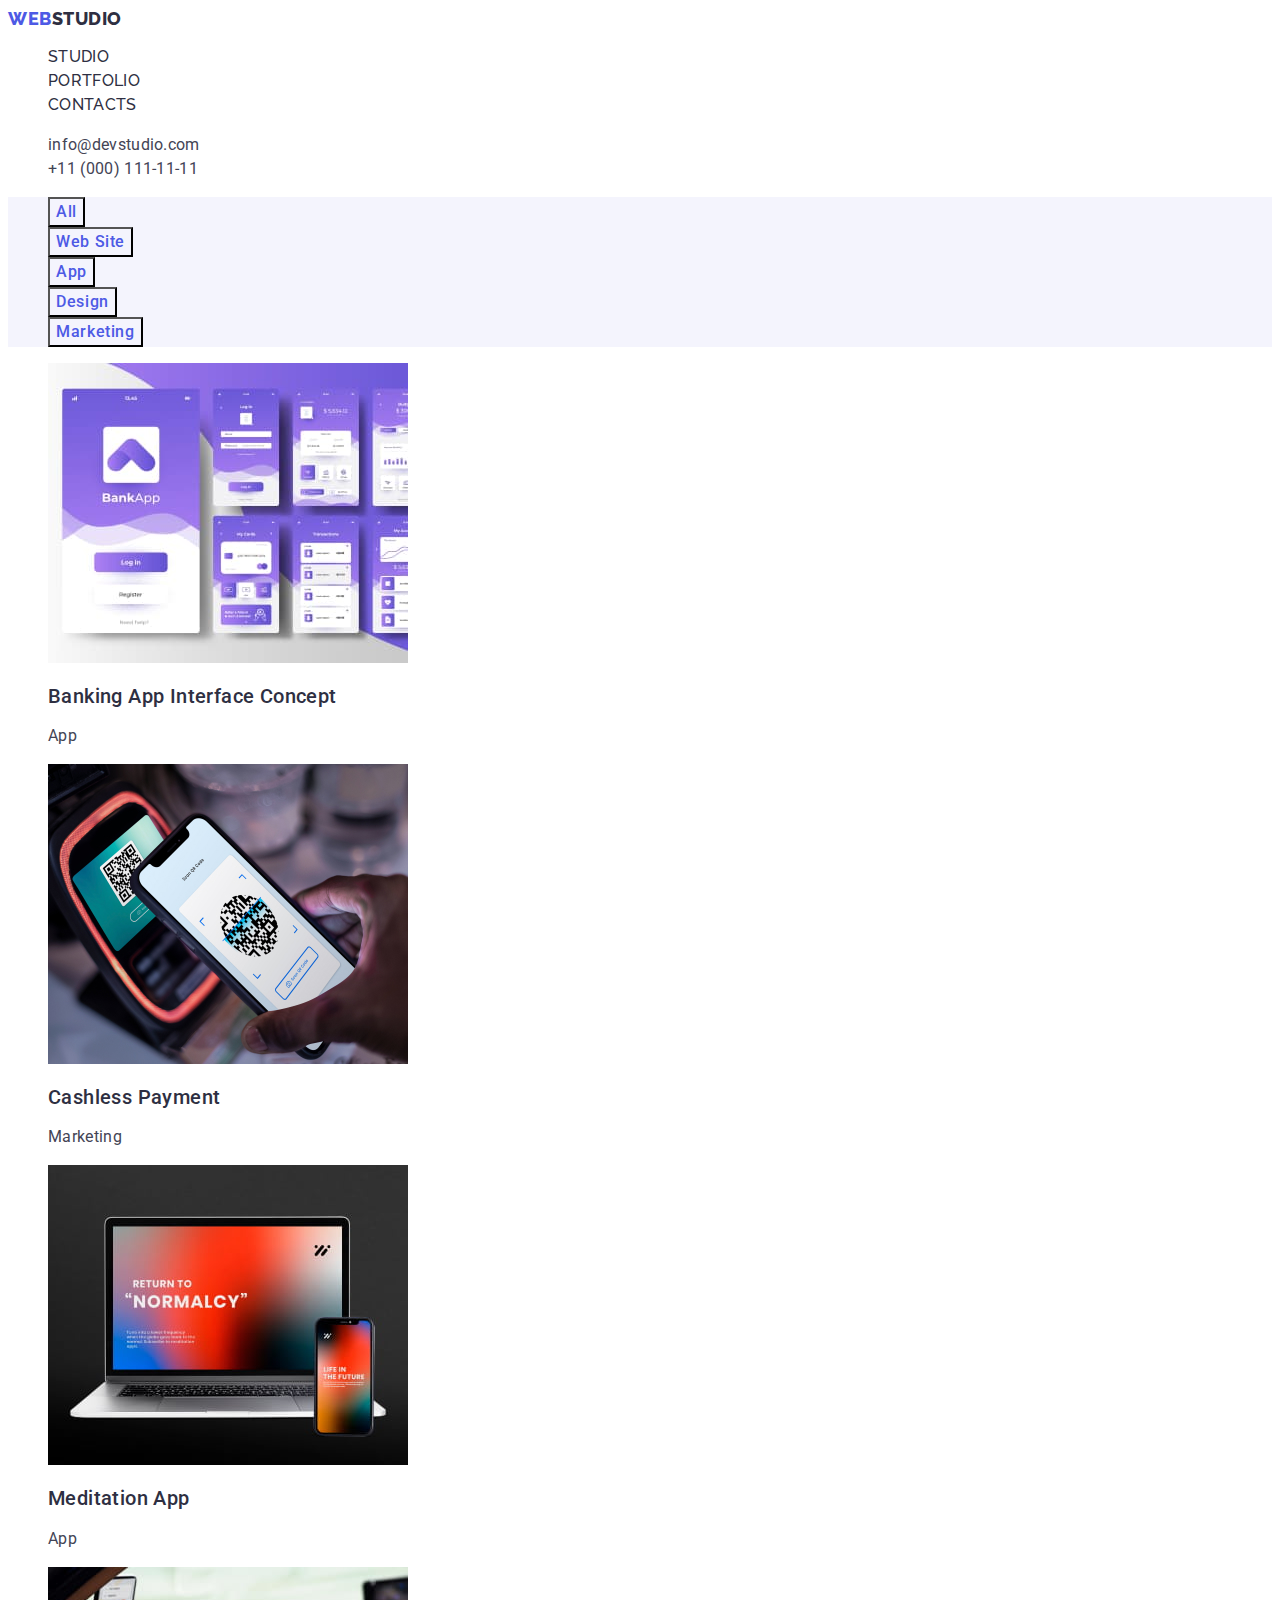
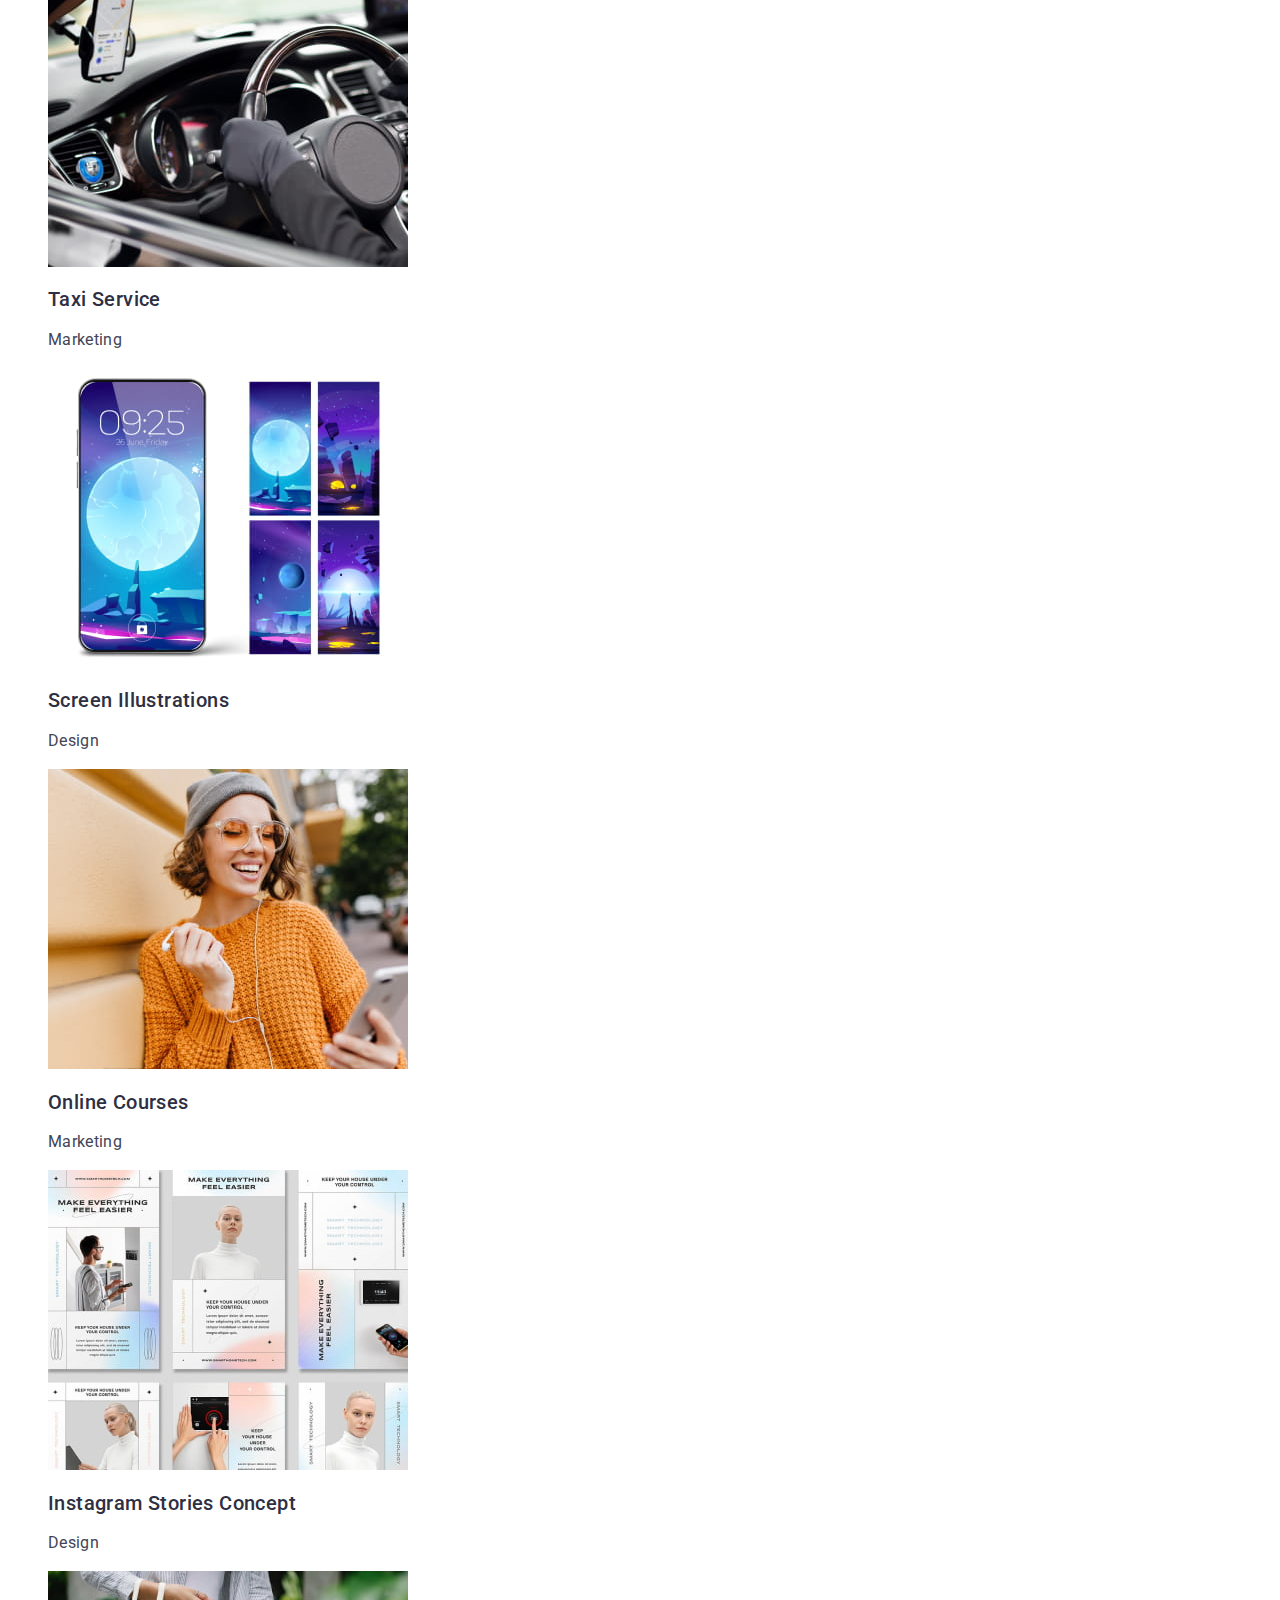
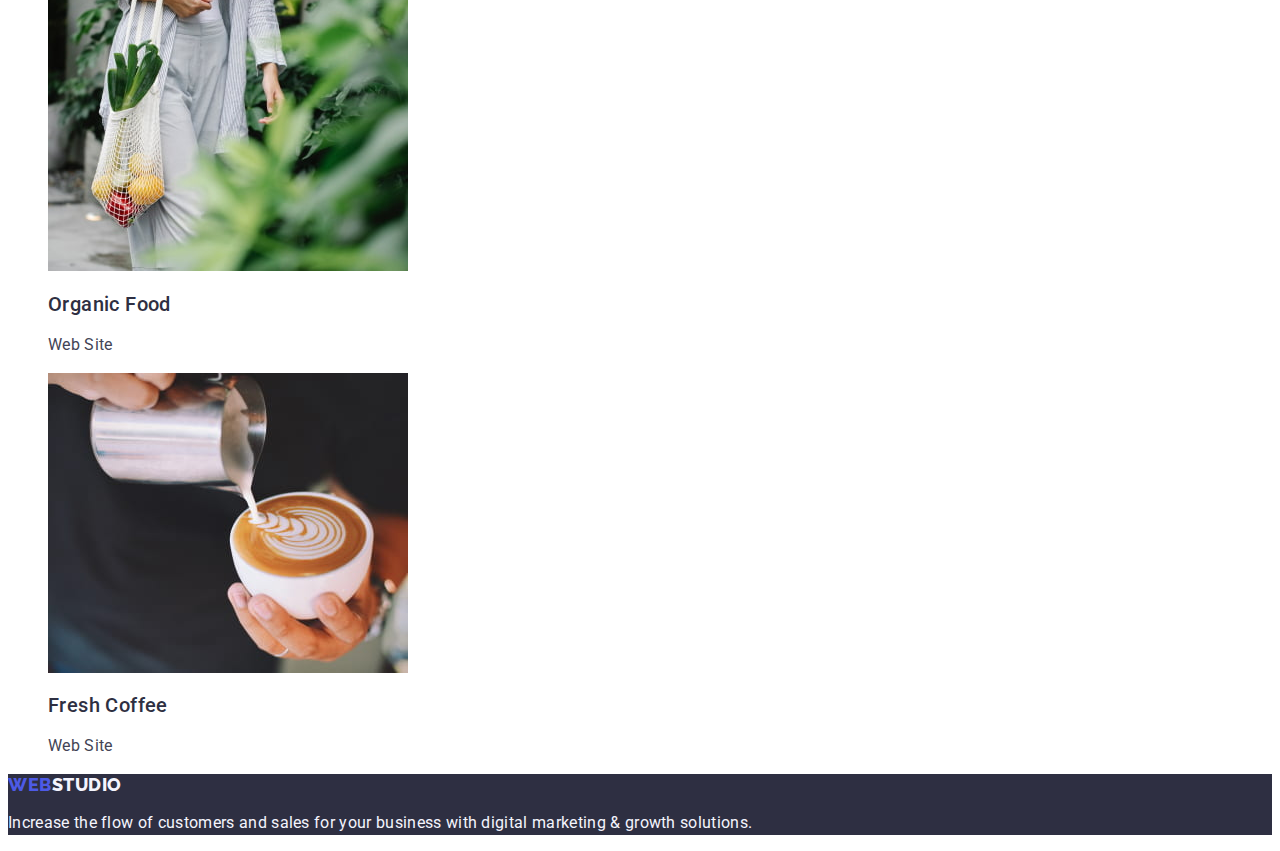
==== portfolio.html @ 4fde7e31 "Initial commit" ====
<!DOCTYPE html>
<html lang="en">
  <head>
    <meta charset="UTF-8"/>
    <meta http-equiv="X-UA-Compatible" content="IE=edge"/>
    <meta name="viewport" content="width=device-width, initial-scale=1.0" />
    <title>STUDIO</title>
    <!-- Custom styles -->
    <link rel="preconnect" href="https://fonts.googleapis.com">
    <link rel="preconnect" href="https://fonts.gstatic.com" crossorigin>
    <link href="https://fonts.googleapis.com/css2?family=Raleway:wght@800&family=Roboto:wght@400;500;700;900&display=swap"
        rel="stylesheet">
    <link rel="stylesheet" href="./css/styles.css">
  </head>

  <body class="body">
    <!-- Header section -->
    <header class="header">
      <nav class="logo-link list">
        <a class="logo-link link" href= "./index.html">Web<span class="logo-dark">Studio</span></a>
                
        <ul class="list header-list">
          <li><a class="header-list link" href="./index.html">Studio</a></li>
          <li><a class="header-list link" href="./portfolio.html">Portfolio</a></li>
          <li><a class="header-list link" href="">Contacts</a></li>
          </ul>
       
      </nav>
       <address class="mail contacts-list">
          <ul class="list contacts-list">
        <li><a class="contacts-list link" href="mailto:info@devstudio.com">info@devstudio.com</a></li>
        <li><a class="contacts-list link" href="tel:+110001111111">+11 (000) 111-11-11</a></li>
         </ul>
      </address>
      
    </header>

    <!-- main block -->
  <main>
    <!-- buttons section -->
   <section>
    <h1 hidden>Portfolio</h1>
    
    <ul class="list list-button">
        <li><button type="button" class="list-button button">All</button></li> 
        <li><button type="button" class="list-button button">Web Site</button></li>
        <li><button type="button" class="list-button button">App</button></li>
        <li><button type="button" class="list-button button">Design</button></li>
        <li><button type="button" class="list-button button">Marketing</button></li>
    </ul>

   
   
    <ul class="list services-link ">
      <li class="services-list"><a href="" class="services-link link"><img src="./images/bank.jpg" alt="banking app" width="360" height="300"><h2 class="services-title">Banking App Interface Concept</h2><p class="services-text">App</p></a></li>
      <li class="services-list"><a href="" class="services-link link"><img src="./images/cash.jpg" alt="phones" width="360" height="300"><h2 class="services-title">Cashless Payment</h2><p class="services-text">Marketing</p></a></li>
      <li class="services-list"><a href="" class="services-link link"><img src="./images/mediation.jpg" alt="display" width="360" height="300"><h2 class="services-title">Meditation App</h2><p class="services-text">App</p></a></li>
      <li class="services-list"><a href="" class="services-link link"><img src="./images/taxi.jpg" alt="rudder" width="360" height="300"><h2 class="services-title">Taxi Service</h2><p class="services-text">Marketing</p></a></li>
      <li class="services-list"><a href="" class="services-link link"><img src="./images/screen.jpg" alt="screen" width="360" height="300"><h2 class="services-title">Screen Illustrations</h2><p class="services-text">Design</p></a></li>
      <li class="services-list"><a href="" class="services-link link"><img src="./images/courses.jpg" alt="woman" width="360" height="300"><h2 class="services-title">Online Courses</h2><p class="services-text">Marketing</p></a></li>
      <li class="services-list"><a href="" class="services-link link"><img src="./images/inst.jpg" alt="pages" width="360" height="300"><h2 class="services-title">Instagram Stories Concept</h2><p class="services-text">Design</p></a></li>
      <li class="services-list"><a href="" class="services-link link"><img src="./images/food.jpg" alt="shopping bag" width="360" height="300"><h2 class="services-title">Organic Food</h2><p class="services-text">Web Site</p></a></li>
      <li class="services-list"><a href="" class="services-link link"><img src="./images/coffee.jpg" alt="cup of coffee" width="360" height="300"><h2 class="services-title">Fresh Coffee</h2><p class="services-text">Web Site</p></a></li>
      
    </ul>

  </section>

   </main>
   <!-- Footer section -->
   <footer class="footer"> 
    <a class="link logo-link" href= "./index.html">Web<span class="logo-light">Studio</span></a>
     <p class="footer-text">Increase the flow of customers and sales for your  
      business with digital marketing & growth solutions.</p>
   </footer>
  
</html>
---- css/styles.css ----
/* Common styles */
:root {
     --primary-color:#2E2F42;
     --color:#4048BF;
     --color-button:#4D5AE5;
     --secondary-color:#434455;
     --color-white: #FFFFFF;
     --light-grey-color: #F4F4FD;
}
body {
     font-family:  "Roboto", sans-serif;
     color: var(--secondary-color);
   background-color: var(--color-white);
          }

   ol, ul {
    list-style: none;}    

a{
    font-style: none;
           }

    button {
        font-family: inherit;
        cursor: pointer;
    }




/* Header */
     
.logo-link {
    
    font-size: 18px;
    line-height: 1.17;
    letter-spacing: 0.03em;
    font-weight: 800;
    text-transform: uppercase;
    color:  var(--color-button);
    font-family: "Raleway", sans-serif;
   

}
.link {
    text-decoration: none;}

.logo-dark {
    color: var(--primary-color);
}
    

    .list .header-list {
        list-style: none;
    }
    .header-list {
        font-weight: 500;
        font-size: 16px;
        line-height: 1.5;
        letter-spacing: 0.02em;
        color: var(--primary-color); }
       
     .link {
        text-decoration: none;
                     }
   
            
    .link:hover,
    .link:focus {
        color: #404bbf; 
     }

/* address */
.mail .contacts-list{
   font-style: normal;
}
.list .contacts-list {
 list-style: none;  
 
}

.contacts-list {
    font-size: 16px;
    line-height: 1.5;
    letter-spacing: 0.02em;
    color: var(--secondary-color);
    font-style: normal;
}

.contacts-list {
    text-decoration: none;
}

.contacts-list:hover,
.contacts-list:focus {
 color: va#404bbf;
}


/* hero */

.section-hero {
 background: var(--primary-color);
 }
.hero-title {
    font-size: 56px;
    line-height: 1.07;
    color: var(--color-white);  
    text-align: center;
    letter-spacing: 0.02em;

     }

.hero-btn {
    color: var(--color-white);
    background:var(--color-button);
    font-family: "Roboto", sans-serif;
    font-weight: 500;
    font-size: 16px;
    line-height: 1.5;
    letter-spacing: 0.04em;
}
.hero-btn:hover,
.hero-btn:focus {
    background-color: #404bbf;
    cursor: pointer;
}

/* benefits */

.benefits .list {  
    list-style: none;
    }

.benefits-title {
    font-weight: 500;
    font-size: 20px;
    line-height: 1.2;
    letter-spacing: 0.02em;
    color: var(--primary-color);
    
     
}
.benefits-text {
    font-size: 16px;
    line-height: 1.5;
    letter-spacing: 0.02em;
    color: var(--secondary-color);
 
   
}

/* made */

.made-title {
    font-size: 36px;
    line-height: 1.11;
    letter-spacing: 0.02em;
    text-align: center;
    text-transform: capitalize;
    color: var(--primary-color);
    }

.made .list {
    list-style: none;      
}




/* team */
   
.team-link {
background-color: var(--light-grey-color);
       }
.team-title {
    font-size: 36px;
    line-height:1.11;
    letter-spacing: 0.02em;
    text-transform: capitalize;
    color: var(--primary-color);
    text-align: center;
    
    }
    .team list {
        list-style: none;
            }

.team-list {
    background-color: var(--color-white);
}         
.team-item {
    font-weight: 500;
    font-size: 20px;
    line-height: 1.2;
    letter-spacing: 0.02em;
    color: var(--primary-color);
    background-color: var(--color-white);
}
.team-text {
    font-size: 16px;
    line-height: 1.5;
    letter-spacing: 0.02em;
    color: var(--secondary-color);

}

/* footer */
.footer {
    background-color: var(--primary-color);
}
.logo-light {
    color: var(--light-grey-color);
}
.footer-text {
    letter-spacing: 0.02em;
    line-height: 1.5;
    color: var(--light-grey-color);

}


/* Portfolio */
.list .list-button {
list-style: none;}


.list-button {
font-family: "Roboto", sans-serif;
font-weight: 500;
font-size: 16px;
line-height: 1.5;
letter-spacing: 0.04em;
color: var(--color-button);
background-color: var(--light-grey-color);
}


.button:hover,
.button:focus {
    color: #ffffff;
    background-color: #404bbf;
     cursor: pointer;
}

   
.list .services-link {
    list-style:none; 
 } 
 .services-list {
    text-decoration: none;
 }
 .services-title {
font-weight: 500;
font-size: 20px;
line-height: 1.2;
letter-spacing: 0.02em;
color: var(--primary-color);


 }
.services-text {
    font-size: 16px;
    line-height: 1.5;
    letter-spacing: 0.02em;  
    color:var(--secondary-color);}
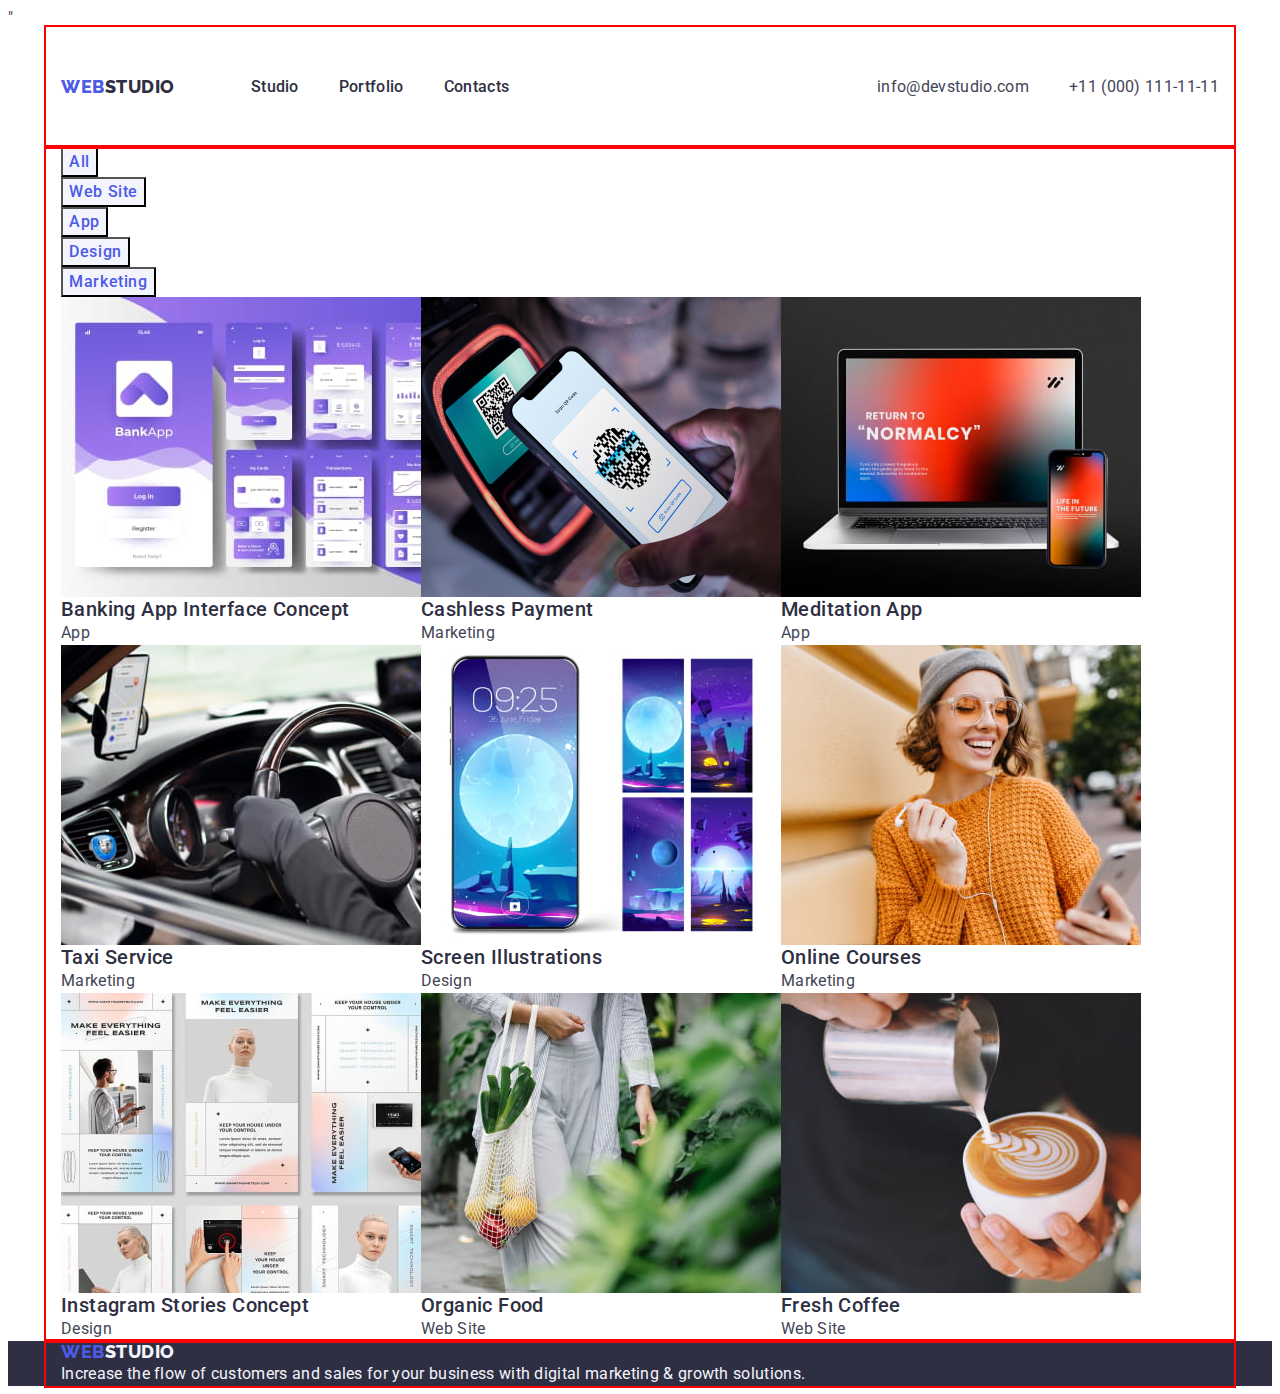
==== commit 91f00216: "updeate" ====
--- a/portfolio.html
+++ b/portfolio.html
@@ -11,67 +11,68 @@
     <link href="https://fonts.googleapis.com/css2?family=Raleway:wght@800&family=Roboto:wght@400;500;700;900&display=swap"
         rel="stylesheet">
     <link rel="stylesheet" href="./css/styles.css">
+    <link rel="link rel="stylesheet href="https://cdn.jsdelivr.net/npm/modern-normalize@2.0.0/modern-normalize.min.css">"
   </head>
 
   <body class="body">
     <!-- Header section -->
     <header class="header">
-      <nav class="logo-link list">
-        <a class="logo-link link" href= "./index.html">Web<span class="logo-dark">Studio</span></a>
-                
-        <ul class="list header-list">
-          <li><a class="header-list link" href="./index.html">Studio</a></li>
-          <li><a class="header-list link" href="./portfolio.html">Portfolio</a></li>
-          <li><a class="header-list link" href="">Contacts</a></li>
-          </ul>
-       
-      </nav>
-       <address class="mail contacts-list">
-          <ul class="list contacts-list">
-        <li><a class="contacts-list link" href="mailto:info@devstudio.com">info@devstudio.com</a></li>
-        <li><a class="contacts-list link" href="tel:+110001111111">+11 (000) 111-11-11</a></li>
-         </ul>
-      </address>
-      
+      <div class="header-container container">
+        <nav class="header-nav">
+          <a class="logo-link link" href= "./index.html">Web<span class="logo-dark">Studio</span></a>
+        
+          <ul class="list header-list">
+            <li><a class="header-list link" href="./index.html"> Studio</a></li>
+            <li><a class="header-list link" href="./portfolio.html"> Portfolio</a></li>
+            <li><a class="header-list link" href=""> Contacts</a></li>
+            </ul>        
+        </nav>
+         <address class="mail contacts-list">
+            <ul class="list-contacts">
+          <li><a class="contacts-list link" href="mailto:info@devstudio.com">info@devstudio.com</a></li>
+          <li><a class="contacts-list link" href="tel:+110001111111">+11 (000) 111-11-11</a></li>
+           </ul>
+        </address>
+      </div>
     </header>
 
     <!-- main block -->
   <main>
     <!-- buttons section -->
    <section>
-    <h1 hidden>Portfolio</h1>
-    
-    <ul class="list list-button">
-        <li><button type="button" class="list-button button">All</button></li> 
-        <li><button type="button" class="list-button button">Web Site</button></li>
-        <li><button type="button" class="list-button button">App</button></li>
-        <li><button type="button" class="list-button button">Design</button></li>
-        <li><button type="button" class="list-button button">Marketing</button></li>
-    </ul>
+    <div class="container">
+      <h1 hidden>Portfolio</h1>
+          <ul class="filter-btn-list">
+          <li><button type="button" class="list-button button">All</button></li>
+          <li><button type="button" class="list-button button">Web Site</button></li>
+          <li><button type="button" class="list-button button">App</button></li>
+          <li><button type="button" class="list-button button">Design</button></li>
+          <li><button type="button" class="list-button button">Marketing</button></li>
+      </ul>
+      
+      <ul class="list services-link ">
+        <li class="services-list"><a href="" class="services-link link"><img src="./images/bank.jpg" alt="banking app" width="360" height="300"><h2 class="services-title">Banking App Interface Concept</h2><p class="services-text">App</p></a></li>
+        <li class="services-list"><a href="" class="services-link link"><img src="./images/cash.jpg" alt="phones" width="360" height="300"><h2 class="services-title">Cashless Payment</h2><p class="services-text">Marketing</p></a></li>
+        <li class="services-list"><a href="" class="services-link link"><img src="./images/mediation.jpg" alt="display" width="360" height="300"><h2 class="services-title">Meditation App</h2><p class="services-text">App</p></a></li>
+        <li class="services-list"><a href="" class="services-link link"><img src="./images/taxi.jpg" alt="rudder" width="360" height="300"><h2 class="services-title">Taxi Service</h2><p class="services-text">Marketing</p></a></li>
+        <li class="services-list"><a href="" class="services-link link"><img src="./images/screen.jpg" alt="screen" width="360" height="300"><h2 class="services-title">Screen Illustrations</h2><p class="services-text">Design</p></a></li>
+        <li class="services-list"><a href="" class="services-link link"><img src="./images/courses.jpg" alt="woman" width="360" height="300"><h2 class="services-title">Online Courses</h2><p class="services-text">Marketing</p></a></li>
+        <li class="services-list"><a href="" class="services-link link"><img src="./images/inst.jpg" alt="pages" width="360" height="300"><h2 class="services-title">Instagram Stories Concept</h2><p class="services-text">Design</p></a></li>
+        <li class="services-list"><a href="" class="services-link link"><img src="./images/food.jpg" alt="shopping bag" width="360" height="300"><h2 class="services-title">Organic Food</h2><p class="services-text">Web Site</p></a></li>
+        <li class="services-list"><a href="" class="services-link link"><img src="./images/coffee.jpg" alt="cup of coffee" width="360" height="300"><h2 class="services-title">Fresh Coffee</h2><p class="services-text">Web Site</p></a></li>
+      
+      </ul>
+    </div>
+  </section>
+   </main>
 
-   
-   
-    <ul class="list services-link ">
-      <li class="services-list"><a href="" class="services-link link"><img src="./images/bank.jpg" alt="banking app" width="360" height="300"><h2 class="services-title">Banking App Interface Concept</h2><p class="services-text">App</p></a></li>
-      <li class="services-list"><a href="" class="services-link link"><img src="./images/cash.jpg" alt="phones" width="360" height="300"><h2 class="services-title">Cashless Payment</h2><p class="services-text">Marketing</p></a></li>
-      <li class="services-list"><a href="" class="services-link link"><img src="./images/mediation.jpg" alt="display" width="360" height="300"><h2 class="services-title">Meditation App</h2><p class="services-text">App</p></a></li>
-      <li class="services-list"><a href="" class="services-link link"><img src="./images/taxi.jpg" alt="rudder" width="360" height="300"><h2 class="services-title">Taxi Service</h2><p class="services-text">Marketing</p></a></li>
-      <li class="services-list"><a href="" class="services-link link"><img src="./images/screen.jpg" alt="screen" width="360" height="300"><h2 class="services-title">Screen Illustrations</h2><p class="services-text">Design</p></a></li>
-      <li class="services-list"><a href="" class="services-link link"><img src="./images/courses.jpg" alt="woman" width="360" height="300"><h2 class="services-title">Online Courses</h2><p class="services-text">Marketing</p></a></li>
-      <li class="services-list"><a href="" class="services-link link"><img src="./images/inst.jpg" alt="pages" width="360" height="300"><h2 class="services-title">Instagram Stories Concept</h2><p class="services-text">Design</p></a></li>
-      <li class="services-list"><a href="" class="services-link link"><img src="./images/food.jpg" alt="shopping bag" width="360" height="300"><h2 class="services-title">Organic Food</h2><p class="services-text">Web Site</p></a></li>
-      <li class="services-list"><a href="" class="services-link link"><img src="./images/coffee.jpg" alt="cup of coffee" width="360" height="300"><h2 class="services-title">Fresh Coffee</h2><p class="services-text">Web Site</p></a></li>
-      
-    </ul>
-
-  </section>
-
-   </main>
    <!-- Footer section -->
    <footer class="footer"> 
-    <a class="link logo-link" href= "./index.html">Web<span class="logo-light">Studio</span></a>
-     <p class="footer-text">Increase the flow of customers and sales for your  
-      business with digital marketing & growth solutions.</p>
+    <div class="container">
+      <a class="link logo-link" href= "./index.html">Web<span class="logo-light">Studio</span></a>
+       <p class="footer-text">Increase the flow of customers and sales for your
+        business with digital marketing & growth solutions.</p>
+    </div>
    </footer>
   
 </html>
--- a/css/styles.css
+++ b/css/styles.css
@@ -13,9 +13,20 @@
    background-color: var(--color-white);
           }
 
+          /* Reset */
+    h1,
+    h2, 
+    h3, 
+    h4, 
+    h5, 
+    p {
+      margin: 0;
+          }
    ol, ul {
-    list-style: none;}    
-
+    list-style: none;
+   padding-left: 0px;
+   margin: 0;}    
+  
 a{
     font-style: none;
            }
@@ -25,10 +36,36 @@
         cursor: pointer;
     }
 
-
+img {
+    display: block;
+}
+.container {
+    width: 1158px;
+    margin-left: auto;
+    margin-right: auto;
+    padding-left: 15px;
+    padding-right: 15px;
+
+    outline: 2px solid red;
+}
 
 
 /* Header */
+.header-container {
+    display: flex;
+    align-items: center;
+    justify-content: space-between;
+}
+.header-nav{
+    display: flex;
+    align-items: center;
+}
+
+.logo-link .link {
+display: flex;
+align-items: center;
+
+}
      
 .logo-link {
     
@@ -39,7 +76,9 @@
     text-transform: uppercase;
     color:  var(--color-button);
     font-family: "Raleway", sans-serif;
-   
+    margin-right: 76px;
+    padding-top: 24px;
+    padding-bottom: 24px;
 
 }
 .link {
@@ -50,19 +89,27 @@
 }
     
 
-    .list .header-list {
+    .list  {
         list-style: none;
+        display: flex;
+        flex-wrap: wrap;
+        align-items: center;
+
     }
     .header-list {
         font-weight: 500;
         font-size: 16px;
         line-height: 1.5;
         letter-spacing: 0.02em;
-        color: var(--primary-color); }
+        color: var(--primary-color); 
+        display: flex;
+        align-items: center;
+       gap: 40px;
+       padding-top: 24px;
+       padding-bottom: 24px;
+      }
        
-     .link {
-        text-decoration: none;
-                     }
+     
    
             
     .link:hover,
@@ -74,9 +121,13 @@
 .mail .contacts-list{
    font-style: normal;
 }
-.list .contacts-list {
- list-style: none;  
+.list-contacts {
  
+ display: flex;
+ align-items: center;
+ padding-top: 24px;
+ padding-bottom: 24px;
+  gap: 40px;
 }
 
 .contacts-list {
@@ -85,6 +136,7 @@
     letter-spacing: 0.02em;
     color: var(--secondary-color);
     font-style: normal;
+   
 }
 
 .contacts-list {
@@ -101,6 +153,12 @@
 
 .section-hero {
  background: var(--primary-color);
+ padding-top: 188px;
+ padding-right: 292px;
+ padding-bottom:472px ;
+ padding-left:292px ;
+ padding-bottom: 60px;
+ 
  }
 .hero-title {
     font-size: 56px;
@@ -128,9 +186,23 @@
 
 /* benefits */
 
-.benefits .list {  
-    list-style: none;
-    }
+.primary-benefits {
+   padding-top: 60px;
+   padding-bottom: 60px;
+   
+}
+
+.benefits-list {  
+    
+    display: flex;
+    }
+.benefits-item {
+    display: flex;
+    flex-direction: column;
+    align-items: flex-start;
+    gap: 24px; 
+   
+}    
 
 .benefits-title {
     font-weight: 500;
@@ -146,12 +218,20 @@
     line-height: 1.5;
     letter-spacing: 0.02em;
     color: var(--secondary-color);
+    width: 264px;
+    height: 72px;
  
    
 }
 
 /* made */
-
+.made-link{
+    padding-top: 60px;
+    padding-bottom: 60px;
+
+}
+  
+   
 .made-title {
     font-size: 36px;
     line-height: 1.11;
@@ -169,9 +249,14 @@
 
 
 /* team */
-   
+
 .team-link {
-background-color: var(--light-grey-color);
+       padding-top: 60px;
+       padding-bottom: 60px;  
+}
+   
+.team-link {
+    background-color: var(--light-grey-color);
        }
 .team-title {
     font-size: 36px;
@@ -184,7 +269,8 @@
     }
     .team list {
         list-style: none;
-            }
+           
+    }
 
 .team-list {
     background-color: var(--color-white);
@@ -221,7 +307,7 @@
 
 
 /* Portfolio */
-.list .list-button {
+.filter-btn-list {
 list-style: none;}
 
 
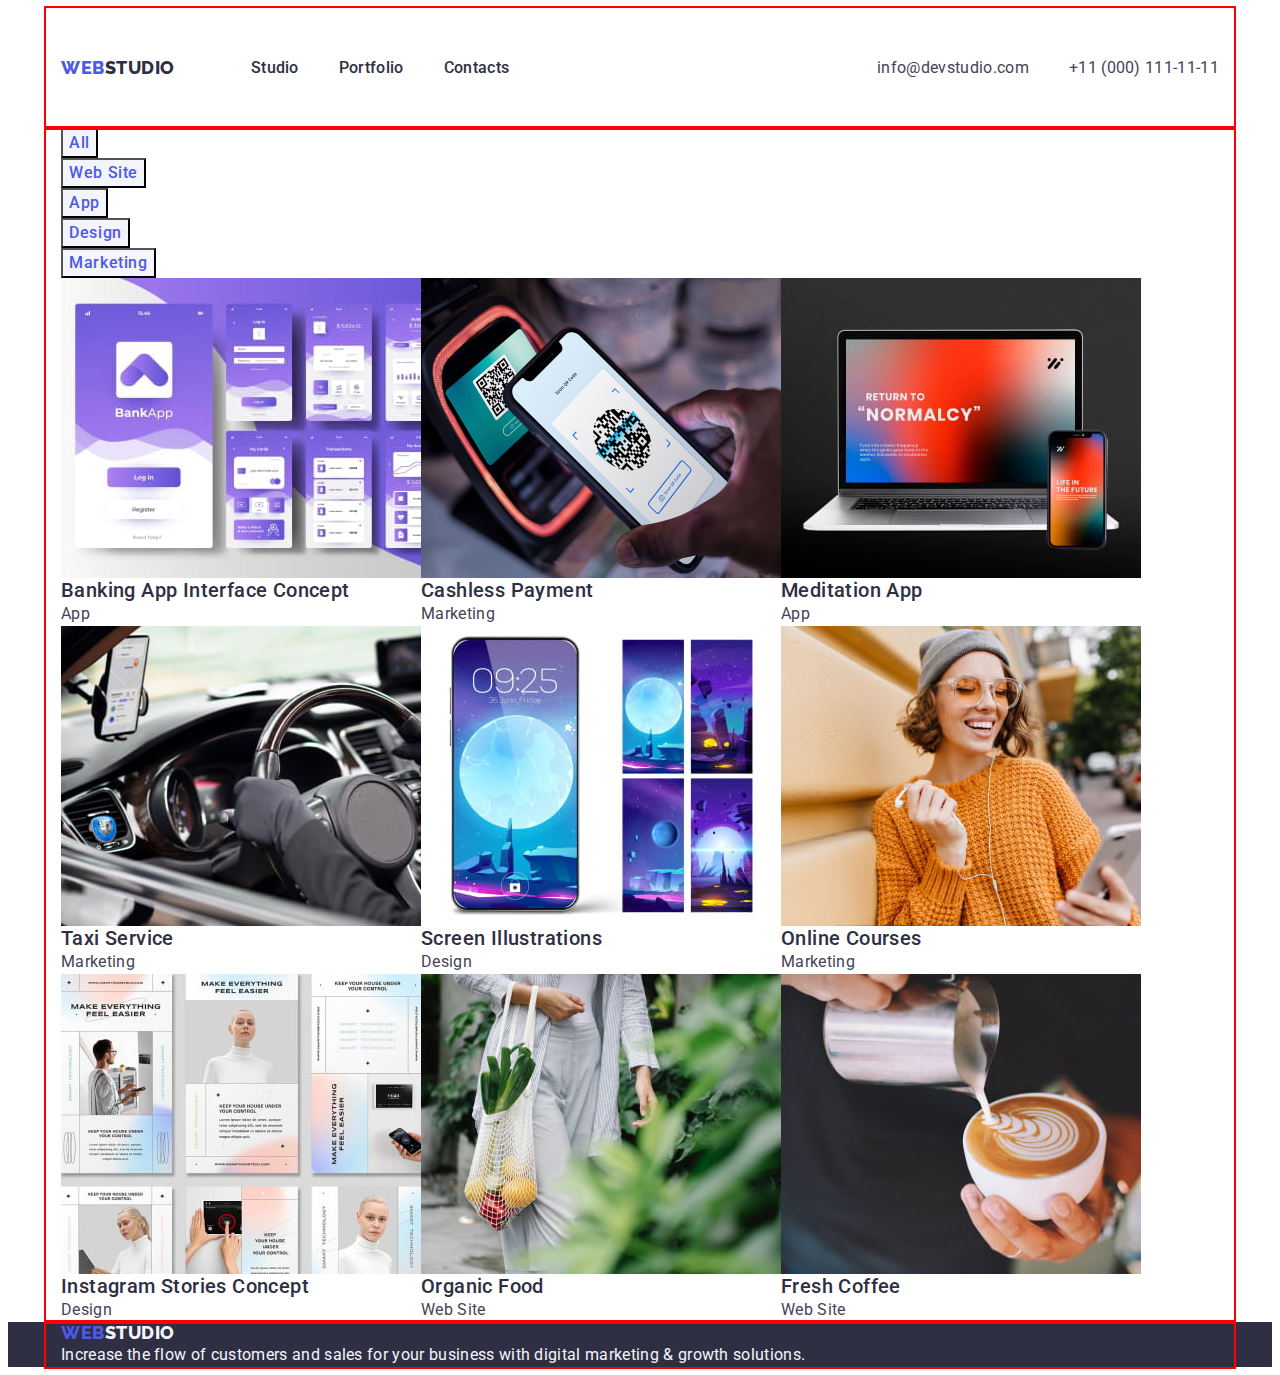
==== commit e8cf3bec: "update" ====
--- a/portfolio.html
+++ b/portfolio.html
@@ -6,12 +6,18 @@
     <meta name="viewport" content="width=device-width, initial-scale=1.0" />
     <title>STUDIO</title>
     <!-- Custom styles -->
+    <link
+    rel="stylesheet"
+    href="https://cdnjs.cloudflare.com/ajax/libs/modern-normalize/2.0.0/modern-normalize.min.css"
+    integrity="sha512-4xo8blKMVCiXpTaLzQSLSw3KFOVPWhm/TRtuPVc4WG6kUgjH6J03IBuG7JZPkcWMxJ5huwaBpOpnwYElP/m6wg=="
+    crossorigin="anonymous"
+    referrerpolicy="no-referrer"/>
+   
     <link rel="preconnect" href="https://fonts.googleapis.com">
     <link rel="preconnect" href="https://fonts.gstatic.com" crossorigin>
     <link href="https://fonts.googleapis.com/css2?family=Raleway:wght@800&family=Roboto:wght@400;500;700;900&display=swap"
         rel="stylesheet">
     <link rel="stylesheet" href="./css/styles.css">
-    <link rel="link rel="stylesheet href="https://cdn.jsdelivr.net/npm/modern-normalize@2.0.0/modern-normalize.min.css">"
   </head>
 
   <body class="body">
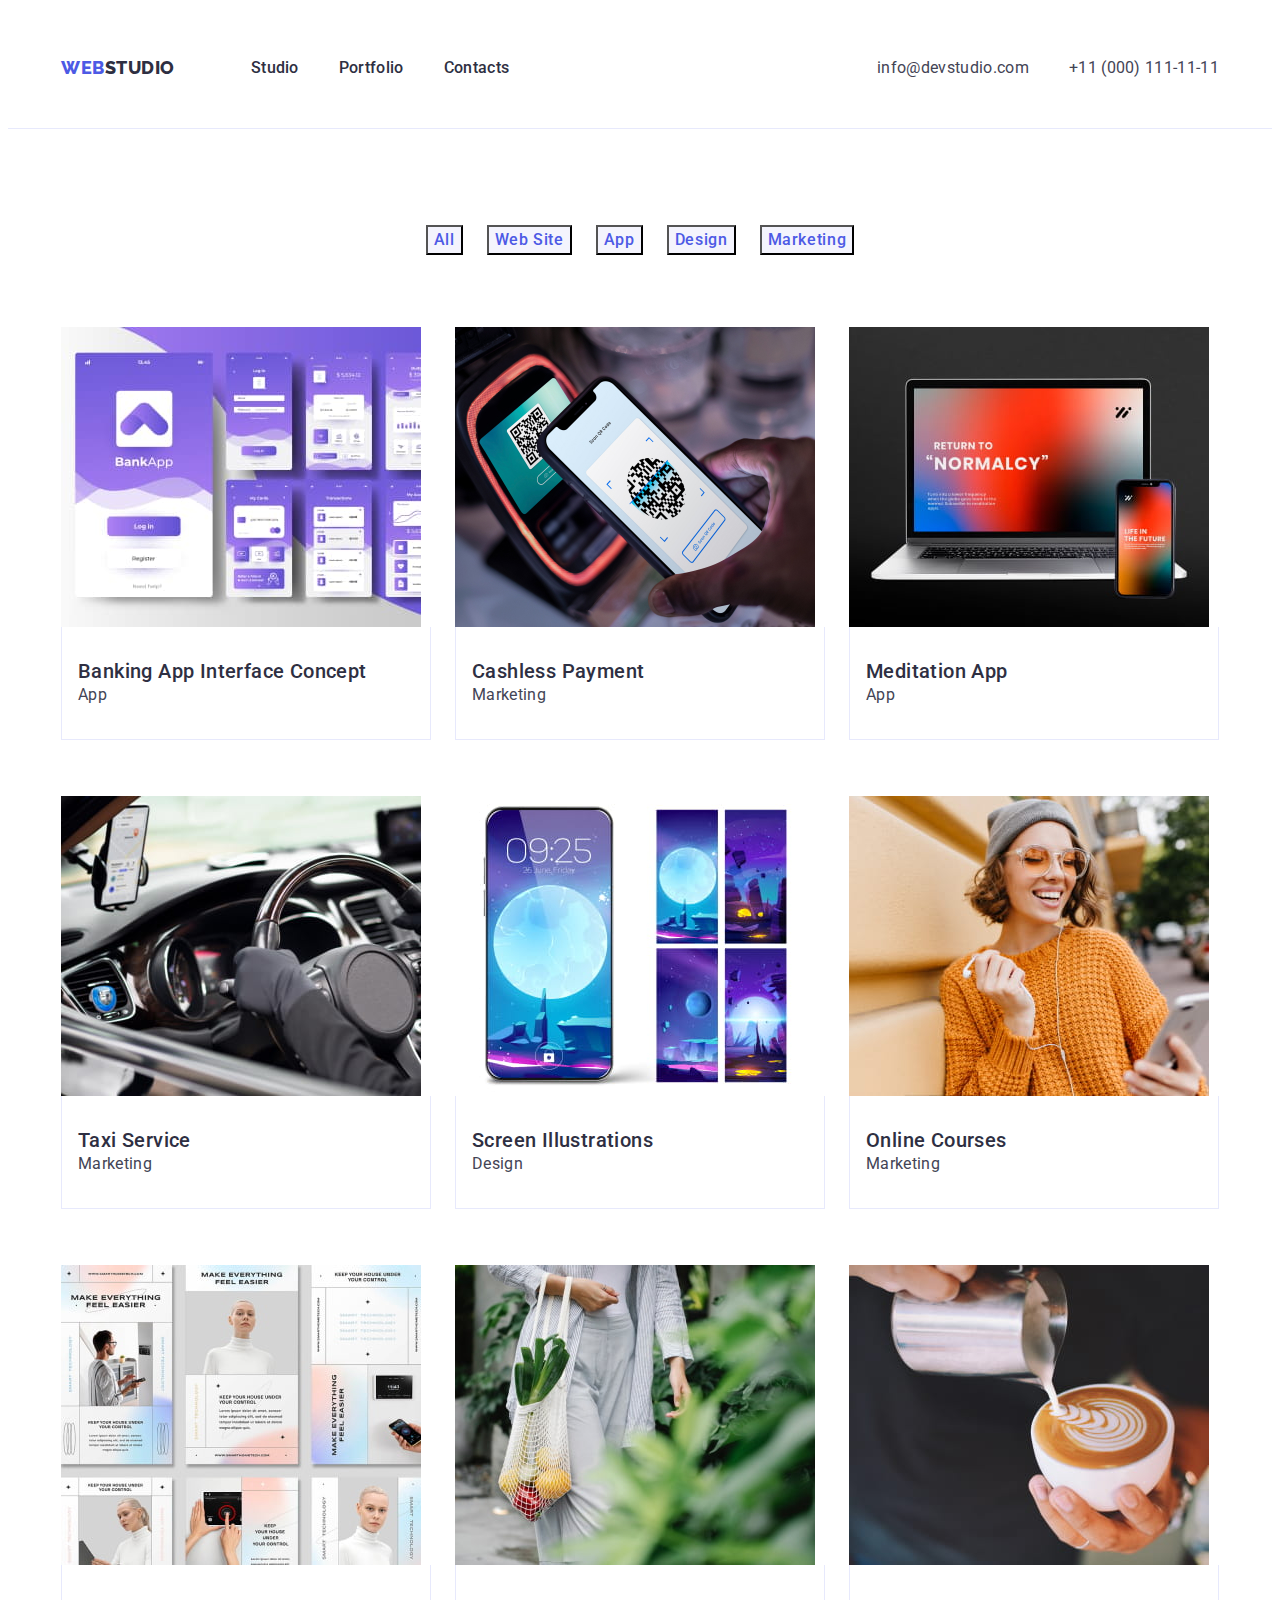
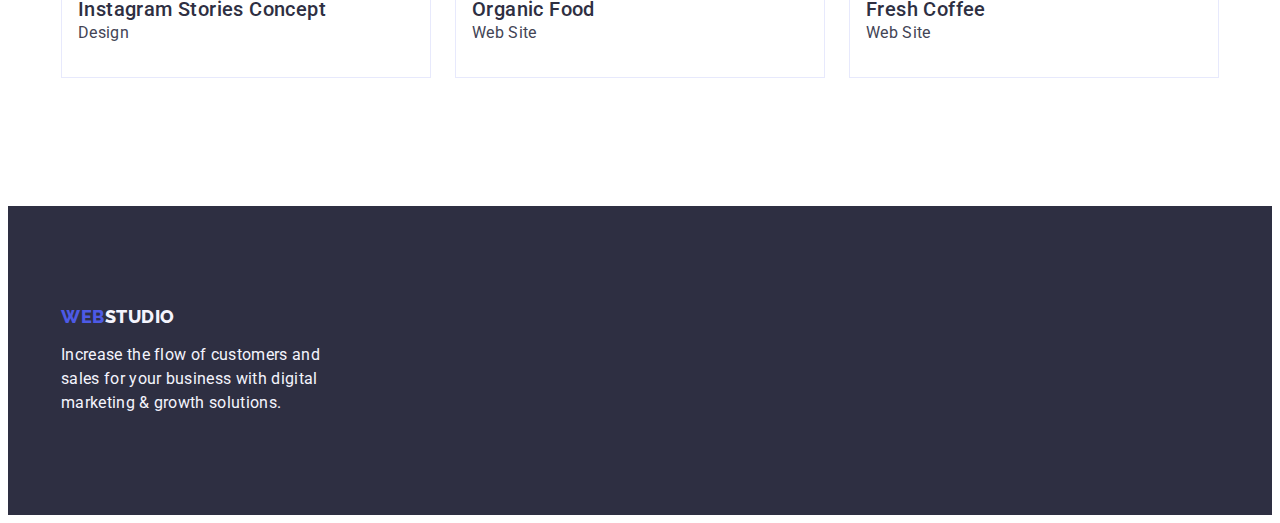
==== commit 8272e462: "update" ====
--- a/portfolio.html
+++ b/portfolio.html
@@ -45,9 +45,9 @@
     <!-- main block -->
   <main>
     <!-- buttons section -->
-   <section>
+   <section class="portfolio-page">
     <div class="container">
-      <h1 hidden>Portfolio</h1>
+      <h1 class="title visually-hidden" hidden>Portfolio</h1>
           <ul class="filter-btn-list">
           <li><button type="button" class="list-button button">All</button></li>
           <li><button type="button" class="list-button button">Web Site</button></li>
@@ -56,16 +56,25 @@
           <li><button type="button" class="list-button button">Marketing</button></li>
       </ul>
       
-      <ul class="list services-link ">
-        <li class="services-list"><a href="" class="services-link link"><img src="./images/bank.jpg" alt="banking app" width="360" height="300"><h2 class="services-title">Banking App Interface Concept</h2><p class="services-text">App</p></a></li>
-        <li class="services-list"><a href="" class="services-link link"><img src="./images/cash.jpg" alt="phones" width="360" height="300"><h2 class="services-title">Cashless Payment</h2><p class="services-text">Marketing</p></a></li>
-        <li class="services-list"><a href="" class="services-link link"><img src="./images/mediation.jpg" alt="display" width="360" height="300"><h2 class="services-title">Meditation App</h2><p class="services-text">App</p></a></li>
-        <li class="services-list"><a href="" class="services-link link"><img src="./images/taxi.jpg" alt="rudder" width="360" height="300"><h2 class="services-title">Taxi Service</h2><p class="services-text">Marketing</p></a></li>
-        <li class="services-list"><a href="" class="services-link link"><img src="./images/screen.jpg" alt="screen" width="360" height="300"><h2 class="services-title">Screen Illustrations</h2><p class="services-text">Design</p></a></li>
-        <li class="services-list"><a href="" class="services-link link"><img src="./images/courses.jpg" alt="woman" width="360" height="300"><h2 class="services-title">Online Courses</h2><p class="services-text">Marketing</p></a></li>
-        <li class="services-list"><a href="" class="services-link link"><img src="./images/inst.jpg" alt="pages" width="360" height="300"><h2 class="services-title">Instagram Stories Concept</h2><p class="services-text">Design</p></a></li>
-        <li class="services-list"><a href="" class="services-link link"><img src="./images/food.jpg" alt="shopping bag" width="360" height="300"><h2 class="services-title">Organic Food</h2><p class="services-text">Web Site</p></a></li>
-        <li class="services-list"><a href="" class="services-link link"><img src="./images/coffee.jpg" alt="cup of coffee" width="360" height="300"><h2 class="services-title">Fresh Coffee</h2><p class="services-text">Web Site</p></a></li>
+      <ul class="list-servis-link">
+        <li class="list-title-servis"><a href="" class="services-link link"><img src="./images/bank.jpg" alt="banking app" width="360" height="300">
+          <div class="list-title"><h2 class="services-title">Banking App Interface Concept</h2><p class="services-text">App</p></div></a></li>
+        <li class="list-title-servis"><a href="" class="services-link link"><img src="./images/cash.jpg" alt="phones" width="360" height="300">
+          <div class="list-title"><h2 class="services-title">Cashless Payment</h2><p class="services-text">Marketing</p></div></a></li>
+        <li class="list-title-servis"><a href="" class="services-link link"><img src="./images/mediation.jpg" alt="display" width="360" height="300">
+          <div class="list-title"><h2 class="services-title">Meditation App</h2><p class="services-text">App</p></div></a></li>
+        <li class="list-title-servis"><a href="" class="services-link link"><img src="./images/taxi.jpg" alt="rudder" width="360" height="300">
+          <div class="list-title"><h2 class="services-title">Taxi Service</h2><p class="services-text">Marketing</p></div></a></li>
+        <li class="list-title-servis"><a href="" class="services-link link"><img src="./images/screen.jpg" alt="screen" width="360" height="300">
+          <div class="list-title"><h2 class="services-title">Screen Illustrations</h2><p class="services-text">Design</p></div></a></li>
+        <li class="list-title-servis"><a href="" class="services-link link"><img src="./images/courses.jpg" alt="woman" width="360" height="300">
+          <div class="list-title"><h2 class="services-title">Online Courses</h2><p class="services-text">Marketing</p></div></a></li>
+        <li class="list-title-servis"><a href="" class="services-link link"><img src="./images/inst.jpg" alt="pages" width="360" height="300">
+          <div class="list-title"><h2 class="services-title">Instagram Stories Concept</h2><p class="services-text">Design</p></div></a></li>
+        <li class="list-title-servis"><a href="" class="services-link link"><img src="./images/food.jpg" alt="shopping bag" width="360" height="300">
+          <div class="list-title"><h2 class="services-title">Organic Food</h2><p class="services-text">Web Site</p></div></a></li>
+        <li class="list-title-servis"><a href="" class="services-link link"><img src="./images/coffee.jpg" alt="cup of coffee" width="360" height="300">
+          <div class="list-title"><h2 class="services-title">Fresh Coffee</h2><p class="services-text">Web Site</p></div></a></li>
       
       </ul>
     </div>
--- a/css/styles.css
+++ b/css/styles.css
@@ -6,6 +6,7 @@
      --secondary-color:#434455;
      --color-white: #FFFFFF;
      --light-grey-color: #F4F4FD;
+     --color-border: #E7E9FC
 }
 body {
      font-family:  "Roboto", sans-serif;
@@ -46,11 +47,15 @@
     padding-left: 15px;
     padding-right: 15px;
 
-    outline: 2px solid red;
+    
 }
 
 
 /* Header */
+
+ .header {
+    border-bottom: 1px solid var(--color-border);
+} 
 .header-container {
     display: flex;
     align-items: center;
@@ -114,7 +119,7 @@
             
     .link:hover,
     .link:focus {
-        color: #404bbf; 
+        color: var(--color); 
      }
 
 /* address */
@@ -145,7 +150,7 @@
 
 .contacts-list:hover,
 .contacts-list:focus {
- color: va#404bbf;
+ color: var(--color);
 }
 
 
@@ -153,11 +158,11 @@
 
 .section-hero {
  background: var(--primary-color);
- padding-top: 188px;
+ padding-top: 188px ;
  padding-right: 292px;
- padding-bottom:472px ;
- padding-left:292px ;
- padding-bottom: 60px;
+ padding-bottom:188px ;
+ padding-left: 472px;
+ padding-right: 472px;
  
  }
 .hero-title {
@@ -166,7 +171,9 @@
     color: var(--color-white);  
     text-align: center;
     letter-spacing: 0.02em;
-
+    max-width: 496px;
+    margin-left: auto;
+    margin-right: auto;
      }
 
 .hero-btn {
@@ -177,30 +184,51 @@
     font-size: 16px;
     line-height: 1.5;
     letter-spacing: 0.04em;
+    display: block;
+    min-width: 169px;
+    height: 56px;
+    border: none;
+    border-radius: 4px;
+    margin: 0 auto;
+   
 }
 .hero-btn:hover,
 .hero-btn:focus {
-    background-color: #404bbf;
+    background-color: var(--color);
     cursor: pointer;
 }
 
 /* benefits */
 
 .primary-benefits {
-   padding-top: 60px;
-   padding-bottom: 60px;
-   
-}
-
+   padding-top: 120px;
+   padding-bottom: 120px;
+   
+}
+.visually-hidden{
+    position: absolute;
+   width: 1px;
+   height: 1px;
+   margin: -1px;
+   border: 0;
+   padding: 0;
+   white-space: nowrap;
+   clip-path: inset(100%);
+   clip: rect(0 0 0 0);
+   overflow: hidden;
+}
 .benefits-list {  
-    
-    display: flex;
+        display: flex;
+        gap: 24px;
     }
 .benefits-item {
     display: flex;
     flex-direction: column;
     align-items: flex-start;
-    gap: 24px; 
+    width: calc ((100% - 3 * 24px) / 4);
+    margin-bottom: 8px;
+     
+   
    
 }    
 
@@ -226,8 +254,7 @@
 
 /* made */
 .made-link{
-    padding-top: 60px;
-    padding-bottom: 60px;
+    padding-bottom: 120px;
 
 }
   
@@ -239,10 +266,12 @@
     text-align: center;
     text-transform: capitalize;
     color: var(--primary-color);
-    }
-
-.made .list {
-    list-style: none;      
+    margin-bottom: 72px;
+    }
+
+.made-list {
+    display: flex;
+    gap: 24px;     
 }
 
 
@@ -251,8 +280,8 @@
 /* team */
 
 .team-link {
-       padding-top: 60px;
-       padding-bottom: 60px;  
+       padding-top: 120px;
+       padding-bottom: 120px;  
 }
    
 .team-link {
@@ -265,16 +294,23 @@
     text-transform: capitalize;
     color: var(--primary-color);
     text-align: center;
-    
-    }
-    .team list {
-        list-style: none;
+    margin-bottom: 72px;
+    
+    }
+    .our-team  {
+        display: flex;
+        gap: 24px;
            
     }
 
 .team-list {
     background-color: var(--color-white);
+    border-radius: 0px 0px 4px 4px; 
 }         
+.team-member {
+    padding: 32px 16px;
+
+}
 .team-item {
     font-weight: 500;
     font-size: 20px;
@@ -282,33 +318,51 @@
     letter-spacing: 0.02em;
     color: var(--primary-color);
     background-color: var(--color-white);
+    text-align: center;
+    margin-bottom: 8px;
 }
 .team-text {
     font-size: 16px;
     line-height: 1.5;
     letter-spacing: 0.02em;
     color: var(--secondary-color);
+    text-align: center;
 
 }
 
 /* footer */
 .footer {
     background-color: var(--primary-color);
+    padding-top: 100px;
+    padding-bottom: 100px;
 }
 .logo-light {
     color: var(--light-grey-color);
+    display: inline-block;
+    margin-bottom: 16px;
 }
 .footer-text {
     letter-spacing: 0.02em;
     line-height: 1.5;
     color: var(--light-grey-color);
+    max-width: 264px
 
 }
 
 
 /* Portfolio */
+.portfolio-page {
+    padding-top: 96px; 
+padding-bottom: 120px;
+}
+
 .filter-btn-list {
-list-style: none;}
+list-style: none;
+display: flex;
+justify-content: center;
+gap: 24px;
+margin-bottom: 72px;
+}
 
 
 .list-button {
@@ -322,20 +376,43 @@
 }
 
 
-.button:hover,
+.button:hover{
+    color: var(--color-white);
+    background-color: var(--color);
+    border: 1px solid transparent; 
+}
 .button:focus {
-    color: #ffffff;
-    background-color: #404bbf;
+    color: var(--color-white);
+    background-color: var(--color);
+   border: 1px solid transparent;
      cursor: pointer;
-}
-
-   
-.list .services-link {
+     
+}
+.batton {padding: 12px 24px 12px;
+     border: 1px solid var(--color-border) 
+
+}
+
+   
+ .list-servis-link  {
     list-style:none; 
+    display: flex;
+    flex-wrap: wrap;
+    column-gap: 24px;
+    row-gap: 48px;
+    
  } 
- .services-list {
+ .list-title-servis {
     text-decoration: none;
- }
+    width: calc((100% - 48px)/3); 
+     }
+
+ .list-title {
+    padding: 32px 16px;
+    border: 1px solid var(--color-border);
+    border-top: none;
+    margin-bottom: 8px;
+ }   
  .services-title {
 font-weight: 500;
 font-size: 20px;
